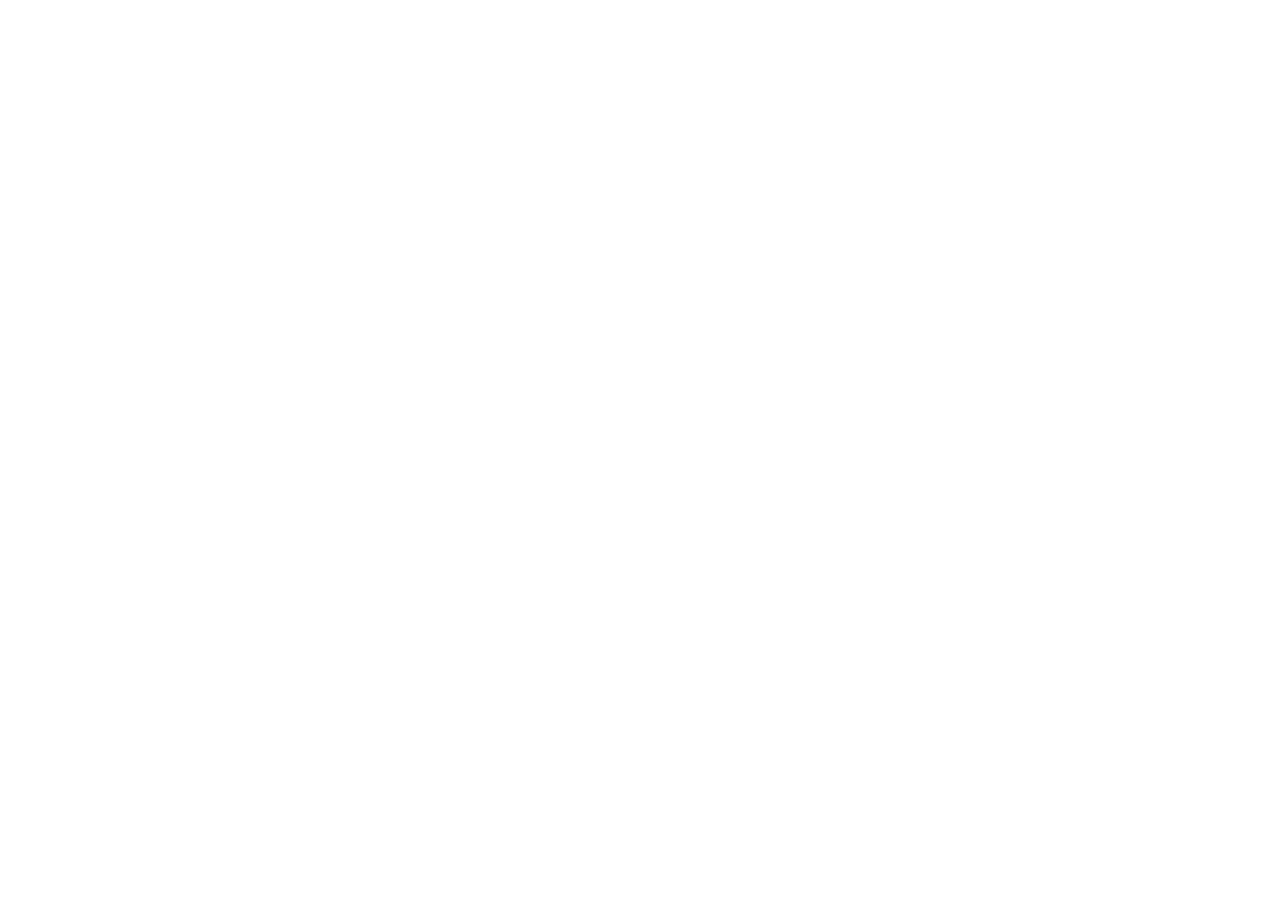
==== Calculadora/index.html @ df8927c6 "creacion de index,style y java-Calculadora" ====
<!DOCTYPE html>
<html lang="en">
<head>
    <meta charset="UTF-8">
    <meta name="viewport" content="width=device-width, initial-scale=1.0">
    <title>Calculadora</title>
    <link rel="stylesheet" href="styles.css">
    <script src="java.js"></script>
</head>
<body>

</body>
</html>
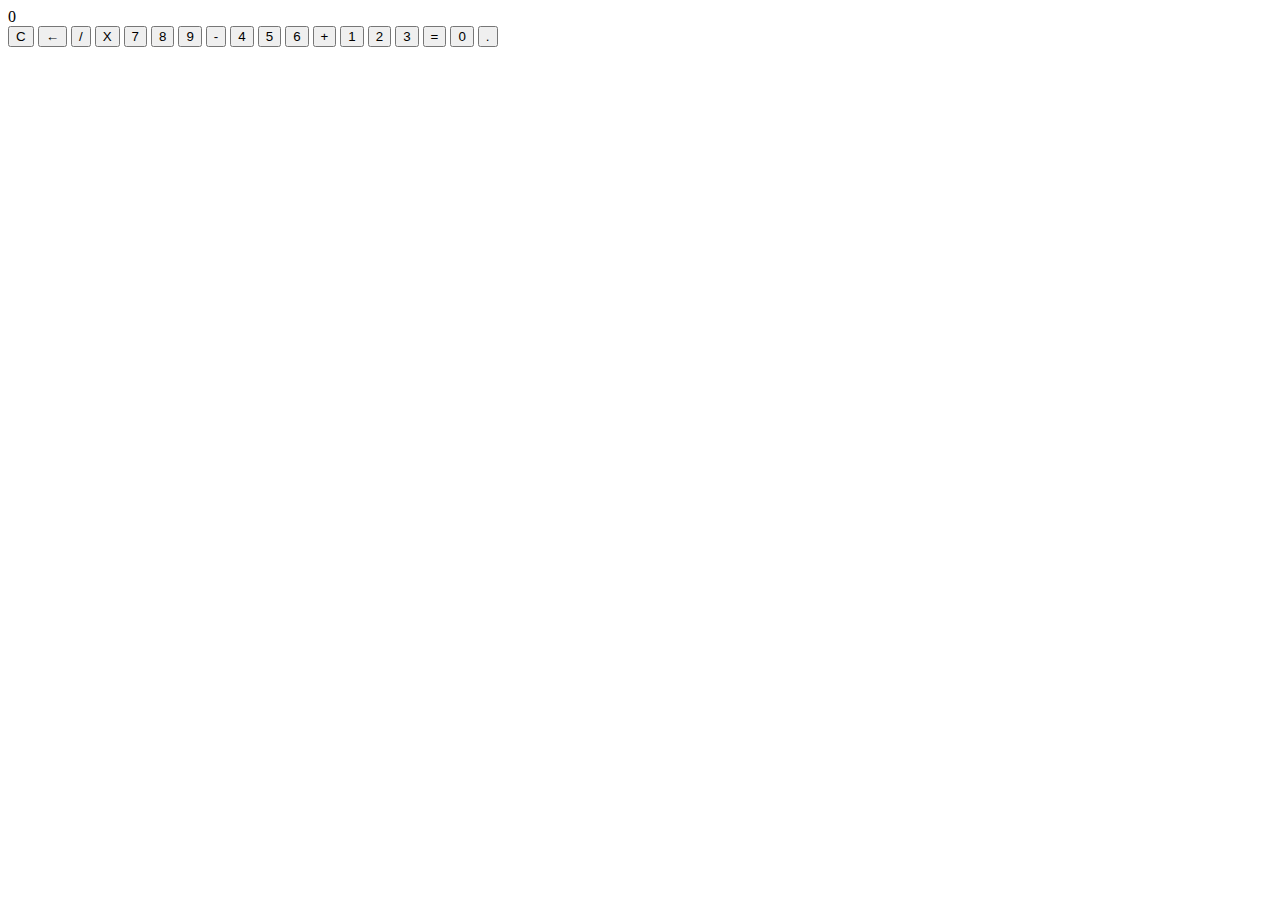
==== commit 9a303a5d: "Index terminado" ====
--- a/Calculadora/index.html
+++ b/Calculadora/index.html
@@ -8,6 +8,28 @@
     <script src="java.js"></script>
 </head>
 <body>
+    <div class="Calculadora">
+        <div class="pantalla">0</div>
+        
+        <button id="c" class="btn">C</button>
+        <button id="Borrar" class="btn">←</button>
+        <button class="btn">/</button>
+        <button class="btn">X</button>
+        <button class="btn">7</button>
+        <button class="btn">8</button>
+        <button class="btn">9</button>
+        <button class="btn">-</button>
+        <button class="btn">4</button>
+        <button class="btn">5</button>
+        <button class="btn">6</button>
+        <button class="btn">+</button>
+        <button class="btn">1</button>
+        <button class="btn">2</button>
+        <button class="btn">3</button>
+        <button id="igual" class="btn">=</button>
+        <button id="cero" class="btn">0</button>
+        <button class="btn">.</button>
+    </div>
 
 </body>
 </html>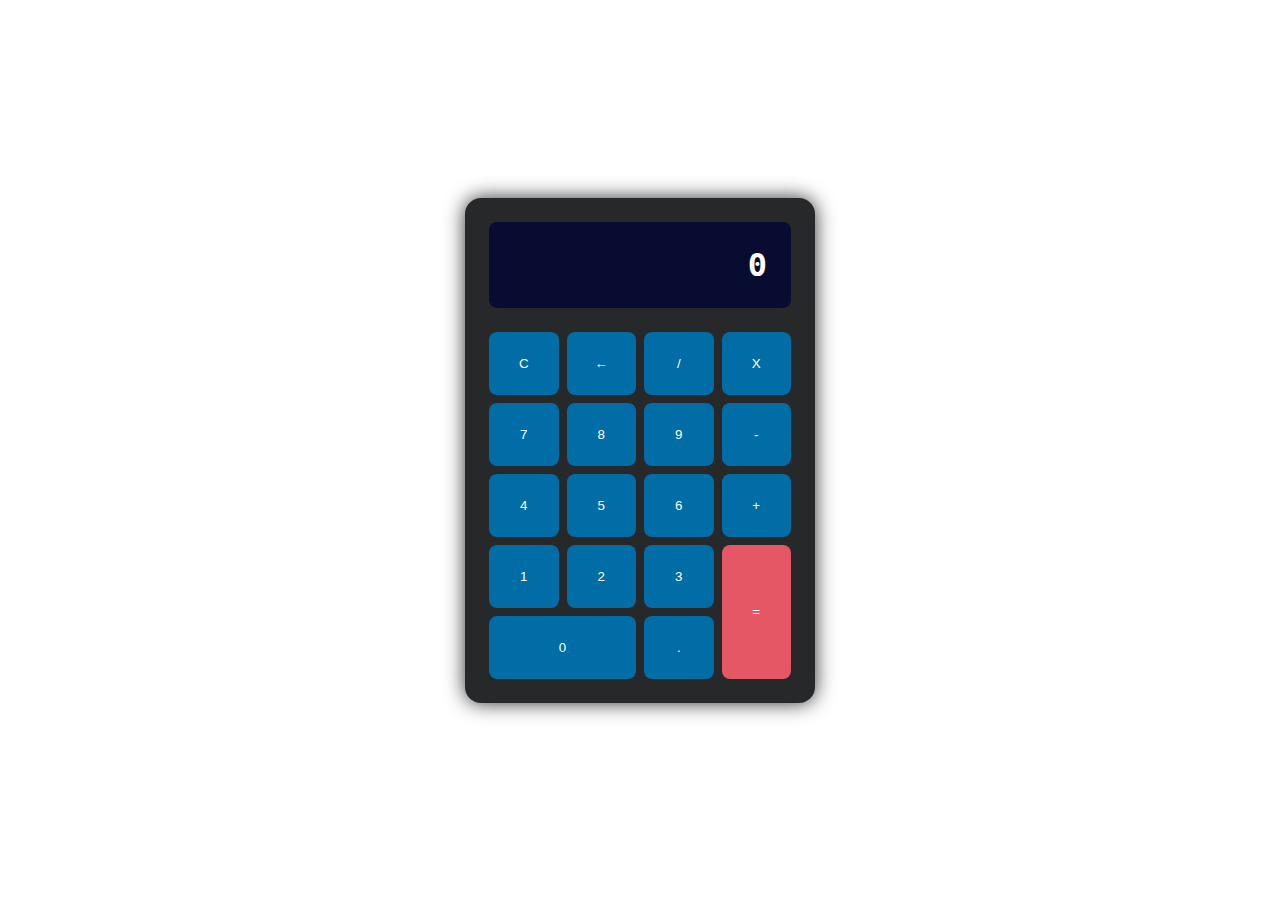
==== commit 66066fae: "java y toques finales-calculadora" ====
--- a/Calculadora/index.html
+++ b/Calculadora/index.html
@@ -5,14 +5,14 @@
     <meta name="viewport" content="width=device-width, initial-scale=1.0">
     <title>Calculadora</title>
     <link rel="stylesheet" href="styles.css">
-    <script src="java.js"></script>
+    
 </head>
 <body>
-    <div class="Calculadora">
+    <div class="calculadora">
         <div class="pantalla">0</div>
         
         <button id="c" class="btn">C</button>
-        <button id="Borrar" class="btn">←</button>
+        <button id="borrar" class="btn">←</button>
         <button class="btn">/</button>
         <button class="btn">X</button>
         <button class="btn">7</button>
@@ -30,6 +30,6 @@
         <button id="cero" class="btn">0</button>
         <button class="btn">.</button>
     </div>
-
+    <script src="java.js"></script>
 </body>
 </html>--- a/Calculadora/styles.css
+++ b/Calculadora/styles.css
@@ -0,0 +1,67 @@
+* {
+    margin: 0;
+    padding: 0;
+    box-sizing: border-box;
+    font-family: sans-serif;
+}
+body {
+    min-height: 100vh;
+    background-color: #ffffff;
+    display: grid;
+    place-items: center;
+}
+
+.calculadora {
+    background-color: #272829;
+    color: white;
+    width: 350px;
+    max-width: 100%;
+    padding: 1.5rem;
+    border-radius: 1rem;
+    display: grid;
+    grid-template-columns: repeat(4, 1fr);
+    gap: .5rem;
+    box-shadow: 0 0 20px #2f2f30;
+}
+
+.pantalla {
+    grid-column: 1 / 5;
+    background-color: #090c31;
+    padding: 1.5rem;
+    font-size: 2rem;
+    text-align: right;
+    border-radius: .5rem;
+    margin-bottom: 1rem;
+    font-family: monospace;
+    font-weight: bold;
+}
+
+.btn {
+    background-color: #006DA7;
+    color: white;
+    border: 0;
+    padding: 1.5rem .5rem;
+    display: flex;
+    justify-content: center;
+    align-items: center;
+    border-radius: .5rem;
+    cursor: pointer;
+}
+
+.btn:hover {
+    background-color: #004F78;
+    font-weight: bold;
+}
+
+#cero {
+    grid-column: span 2;
+}
+
+#igual {
+    grid-row: span 2;
+    background-color: #e65766;
+}
+
+#igual:hover {
+    background-color: #e6394a;
+}
